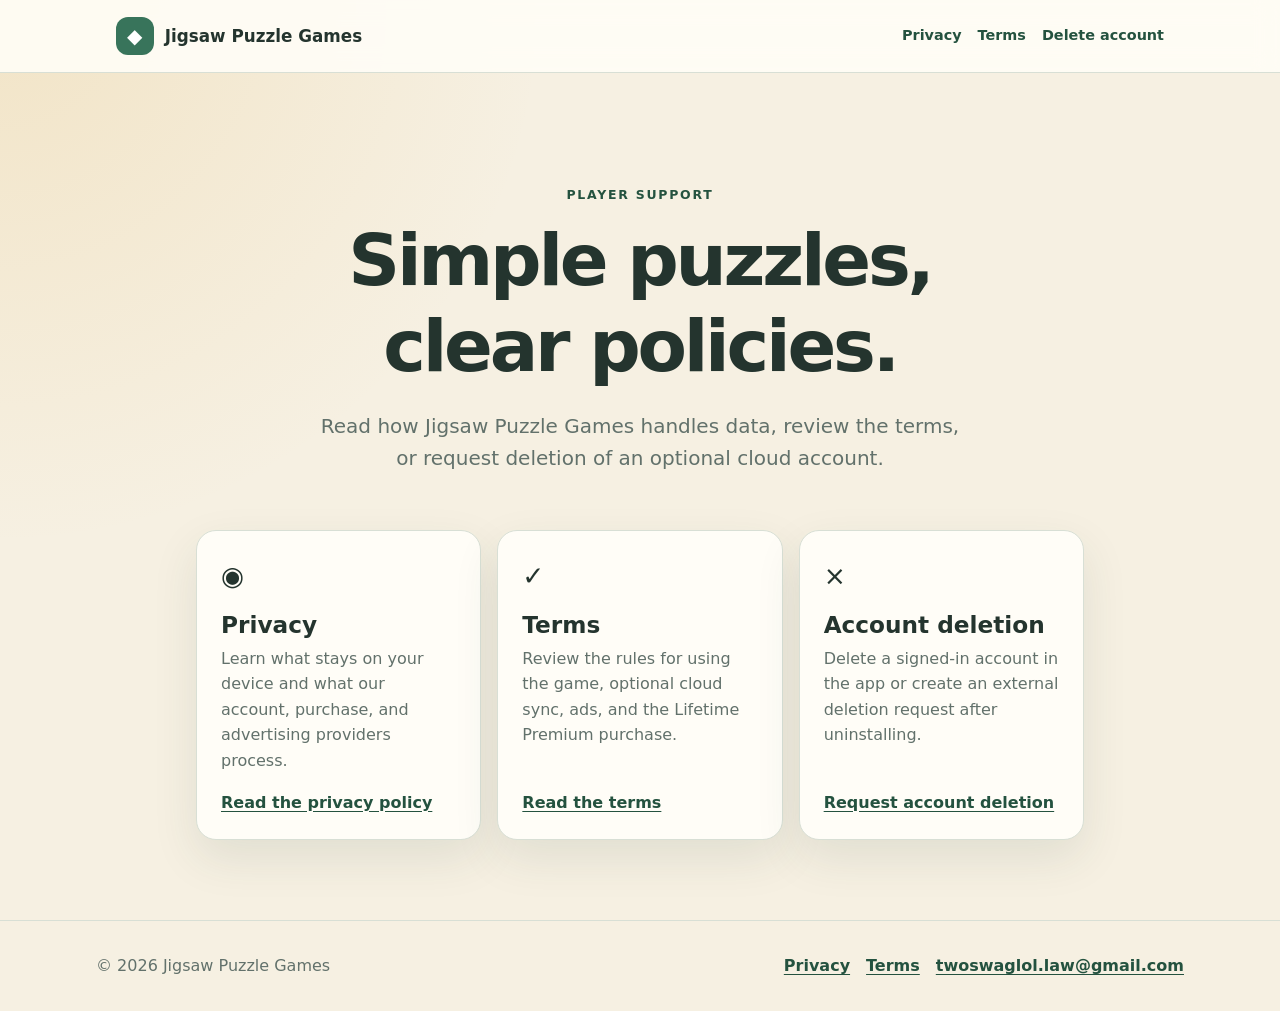
==== index.html @ b5374c9b "default files" ====
<!doctype html>
<html lang="en">
  <head>
    <meta charset="utf-8">
    <meta name="viewport" content="width=device-width, initial-scale=1">
    <meta name="description" content="Support and legal information for Jigsaw Puzzle Games.">
    <title>Jigsaw Puzzle Games - Support</title>
    <link rel="stylesheet" href="assets/styles.css">
    <script src="assets/site.js" defer></script>
  </head>
  <body>
    <header class="site-header">
      <nav class="nav" aria-label="Main navigation">
        <a class="brand" href="./"><span class="brand-mark" aria-hidden="true">◆</span>Jigsaw Puzzle Games</a>
        <div class="nav-links">
          <a href="privacy/">Privacy</a>
          <a href="terms/">Terms</a>
          <a href="delete-account/">Delete account</a>
        </div>
      </nav>
    </header>

    <main>
      <section class="hero">
        <p class="eyebrow">Player support</p>
        <h1>Simple puzzles, clear policies.</h1>
        <p class="lead">Read how Jigsaw Puzzle Games handles data, review the terms, or request deletion of an optional cloud account.</p>
      </section>

      <section class="cards" aria-label="Support resources">
        <article class="card">
          <span class="card-icon" aria-hidden="true">◉</span>
          <h2>Privacy</h2>
          <p>Learn what stays on your device and what our account, purchase, and advertising providers process.</p>
          <a href="privacy/">Read the privacy policy</a>
        </article>
        <article class="card">
          <span class="card-icon" aria-hidden="true">✓</span>
          <h2>Terms</h2>
          <p>Review the rules for using the game, optional cloud sync, ads, and the Lifetime Premium purchase.</p>
          <a href="terms/">Read the terms</a>
        </article>
        <article class="card">
          <span class="card-icon" aria-hidden="true">×</span>
          <h2>Account deletion</h2>
          <p>Delete a signed-in account in the app or create an external deletion request after uninstalling.</p>
          <a href="delete-account/">Request account deletion</a>
        </article>
      </section>
    </main>

    <footer class="site-footer">
      <div class="footer-inner">
        <p>© <span data-current-year></span> Jigsaw Puzzle Games</p>
        <div class="footer-links">
          <a href="privacy/">Privacy</a>
          <a href="terms/">Terms</a>
          <a data-support-email>Contact support</a>
        </div>
      </div>
    </footer>
  </body>
</html>
---- assets/styles.css ----
:root {
  color-scheme: light;
  --background: #f6f0e2;
  --surface: #fffdf7;
  --surface-strong: #ffffff;
  --ink: #24342e;
  --muted: #62716b;
  --primary: #38745b;
  --primary-dark: #24523f;
  --border: #d8dfd5;
  --accent: #dfad49;
  --danger: #9b3f33;
  --shadow: 0 18px 46px rgba(43, 66, 57, 0.1);
  font-family: Inter, ui-sans-serif, system-ui, -apple-system, BlinkMacSystemFont, "Segoe UI", sans-serif;
  line-height: 1.6;
}

* {
  box-sizing: border-box;
}

html {
  scroll-behavior: smooth;
}

body {
  background:
    radial-gradient(circle at top left, rgba(223, 173, 73, 0.18), transparent 34rem),
    var(--background);
  color: var(--ink);
  margin: 0;
  min-height: 100vh;
}

a {
  color: var(--primary-dark);
  font-weight: 700;
  text-underline-offset: 0.18em;
}

a:hover {
  color: var(--primary);
}

.site-header {
  background: rgba(255, 253, 247, 0.9);
  border-bottom: 1px solid var(--border);
  position: sticky;
  top: 0;
  z-index: 10;
  backdrop-filter: blur(12px);
}

.nav {
  align-items: center;
  display: flex;
  gap: 1.25rem;
  justify-content: space-between;
  margin: 0 auto;
  max-width: 68rem;
  min-height: 4.5rem;
  padding: 0.75rem 1.25rem;
}

.brand {
  align-items: center;
  color: var(--ink);
  display: inline-flex;
  font-size: 1.05rem;
  gap: 0.7rem;
  text-decoration: none;
}

.brand-mark {
  align-items: center;
  background: var(--primary);
  border-radius: 0.75rem;
  color: white;
  display: inline-flex;
  font-size: 1.25rem;
  height: 2.35rem;
  justify-content: center;
  width: 2.35rem;
}

.nav-links {
  display: flex;
  flex-wrap: wrap;
  gap: 1rem;
}

.nav-links a {
  font-size: 0.9rem;
  text-decoration: none;
}

main {
  margin: 0 auto;
  max-width: 58rem;
  padding: 4.5rem 1.25rem 5rem;
}

.hero {
  padding: 2.5rem 0 3.5rem;
  text-align: center;
}

.eyebrow {
  color: var(--primary-dark);
  font-size: 0.78rem;
  font-weight: 900;
  letter-spacing: 0.14em;
  margin: 0 0 0.75rem;
  text-transform: uppercase;
}

h1,
h2,
h3 {
  line-height: 1.2;
}

h1 {
  font-size: clamp(2.25rem, 7vw, 4.5rem);
  letter-spacing: -0.045em;
  margin: 0 auto;
  max-width: 13ch;
}

.legal-page h1 {
  font-size: clamp(2.1rem, 6vw, 3.7rem);
  margin: 0;
  max-width: 16ch;
}

h2 {
  font-size: 1.45rem;
  margin: 2.5rem 0 0.65rem;
}

h3 {
  font-size: 1.05rem;
  margin: 1.5rem 0 0.35rem;
}

.lead {
  color: var(--muted);
  font-size: clamp(1.05rem, 2.5vw, 1.25rem);
  margin: 1.25rem auto 0;
  max-width: 40rem;
}

.cards {
  display: grid;
  gap: 1rem;
  grid-template-columns: repeat(3, minmax(0, 1fr));
}

.card,
.legal-card,
.form-card,
.notice {
  background: var(--surface);
  border: 1px solid var(--border);
  border-radius: 1.25rem;
  box-shadow: var(--shadow);
}

.card {
  display: flex;
  flex-direction: column;
  min-height: 13rem;
  padding: 1.5rem;
}

.card h2 {
  margin: 0.85rem 0 0.45rem;
}

.card p {
  color: var(--muted);
  flex: 1;
  margin: 0 0 1rem;
}

.card-icon {
  font-size: 1.65rem;
}

.legal-card,
.form-card {
  margin-top: 2.5rem;
  padding: clamp(1.3rem, 4vw, 2.5rem);
}

.legal-card > :first-child,
.form-card > :first-child {
  margin-top: 0;
}

.legal-card p,
.legal-card li,
.form-card p {
  color: #43534d;
}

.meta {
  color: var(--muted);
  font-size: 0.92rem;
  margin-top: 1rem;
}

.notice {
  border-left: 0.35rem solid var(--accent);
  box-shadow: none;
  margin: 1.5rem 0;
  padding: 1rem 1.2rem;
}

.notice strong {
  display: block;
  margin-bottom: 0.2rem;
}

.steps {
  counter-reset: step;
  list-style: none;
  padding: 0;
}

.steps li {
  counter-increment: step;
  margin: 1rem 0;
  padding-left: 3rem;
  position: relative;
}

.steps li::before {
  align-items: center;
  background: #e4eee0;
  border-radius: 50%;
  color: var(--primary-dark);
  content: counter(step);
  display: flex;
  font-weight: 900;
  height: 2rem;
  justify-content: center;
  left: 0;
  position: absolute;
  top: -0.15rem;
  width: 2rem;
}

label {
  display: block;
  font-size: 0.92rem;
  font-weight: 800;
  margin: 1rem 0 0.35rem;
}

input,
select,
textarea {
  background: var(--surface-strong);
  border: 1px solid #b8c4bc;
  border-radius: 0.7rem;
  color: var(--ink);
  font: inherit;
  padding: 0.75rem 0.85rem;
  width: 100%;
}

textarea {
  min-height: 7rem;
  resize: vertical;
}

input:focus,
select:focus,
textarea:focus {
  border-color: var(--primary);
  outline: 3px solid rgba(56, 116, 91, 0.18);
}

.button {
  background: var(--primary);
  border: 0;
  border-radius: 0.8rem;
  color: white;
  cursor: pointer;
  display: inline-flex;
  font: inherit;
  font-weight: 900;
  justify-content: center;
  margin-top: 1.25rem;
  padding: 0.85rem 1.15rem;
  text-decoration: none;
}

.button:hover {
  background: var(--primary-dark);
  color: white;
}

.button:disabled {
  background: #8f9b96;
  cursor: not-allowed;
}

.form-status {
  color: var(--danger);
  font-size: 0.9rem;
  font-weight: 700;
  margin: 0.8rem 0 0;
}

.small {
  color: var(--muted);
  font-size: 0.86rem;
}

.site-footer {
  border-top: 1px solid var(--border);
  color: var(--muted);
  padding: 2rem 1.25rem;
}

.footer-inner {
  display: flex;
  flex-wrap: wrap;
  gap: 0.75rem 1.25rem;
  justify-content: space-between;
  margin: 0 auto;
  max-width: 68rem;
}

.footer-inner p {
  margin: 0;
}

.footer-links {
  display: flex;
  flex-wrap: wrap;
  gap: 1rem;
}

@media (max-width: 720px) {
  .nav {
    align-items: flex-start;
    flex-direction: column;
  }

  .nav-links {
    gap: 0.75rem;
  }

  main {
    padding-top: 2.5rem;
  }

  .cards {
    grid-template-columns: 1fr;
  }

  .card {
    min-height: auto;
  }
}

@media print {
  .site-header,
  .site-footer,
  .button {
    display: none;
  }

  body {
    background: white;
  }

  main {
    max-width: none;
    padding: 0;
  }

  .legal-card {
    border: 0;
    box-shadow: none;
    padding: 0;
  }
}
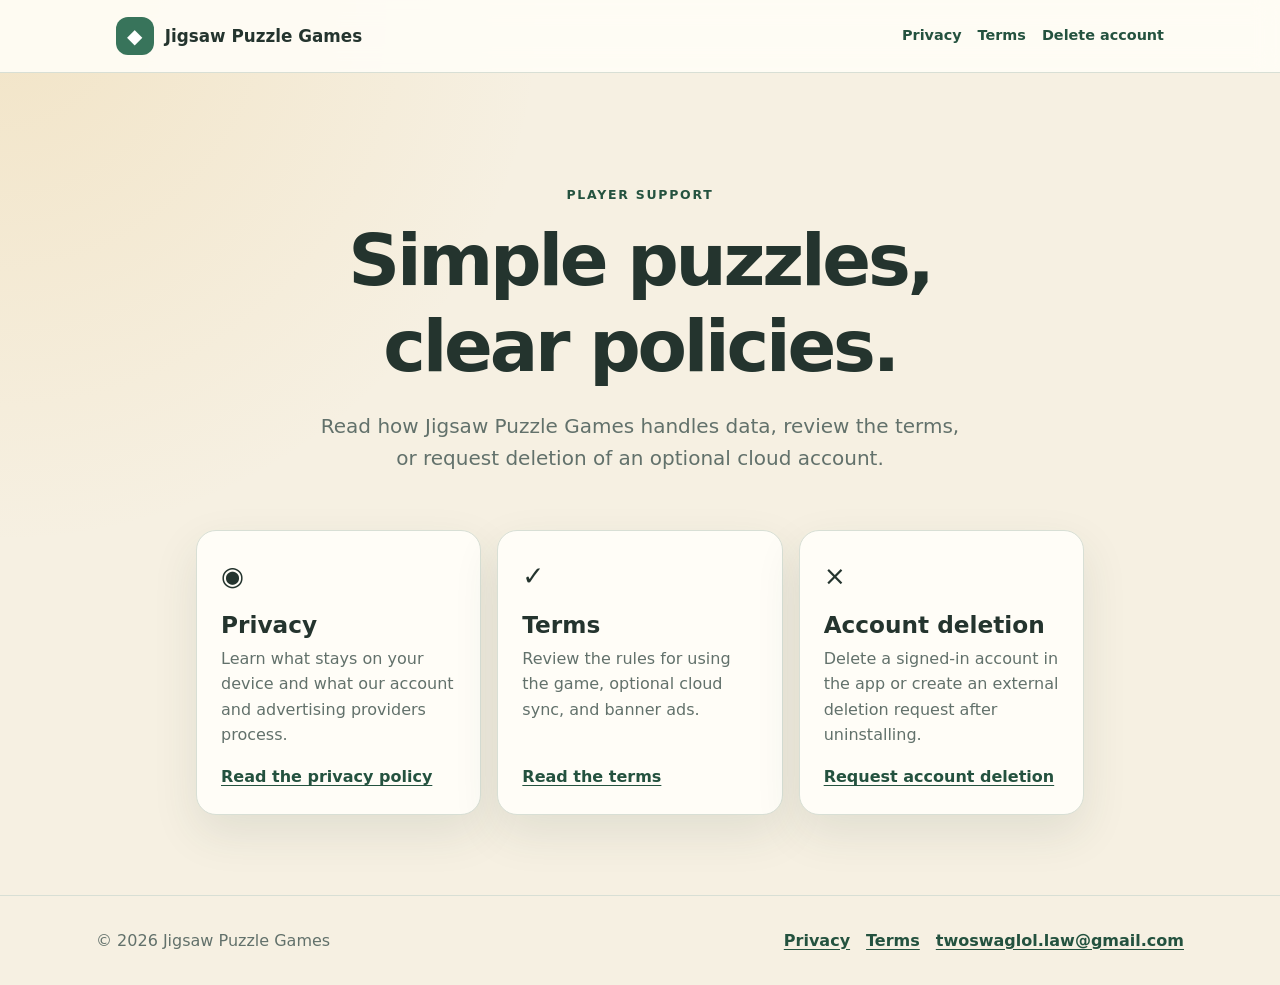
==== commit 5f1ca54a: "without lifetime purchase" ====
--- a/index.html
+++ b/index.html
@@ -31,13 +31,13 @@
         <article class="card">
           <span class="card-icon" aria-hidden="true">◉</span>
           <h2>Privacy</h2>
-          <p>Learn what stays on your device and what our account, purchase, and advertising providers process.</p>
+          <p>Learn what stays on your device and what our account and advertising providers process.</p>
           <a href="privacy/">Read the privacy policy</a>
         </article>
         <article class="card">
           <span class="card-icon" aria-hidden="true">✓</span>
           <h2>Terms</h2>
-          <p>Review the rules for using the game, optional cloud sync, ads, and the Lifetime Premium purchase.</p>
+          <p>Review the rules for using the game, optional cloud sync, and banner ads.</p>
           <a href="terms/">Read the terms</a>
         </article>
         <article class="card">
